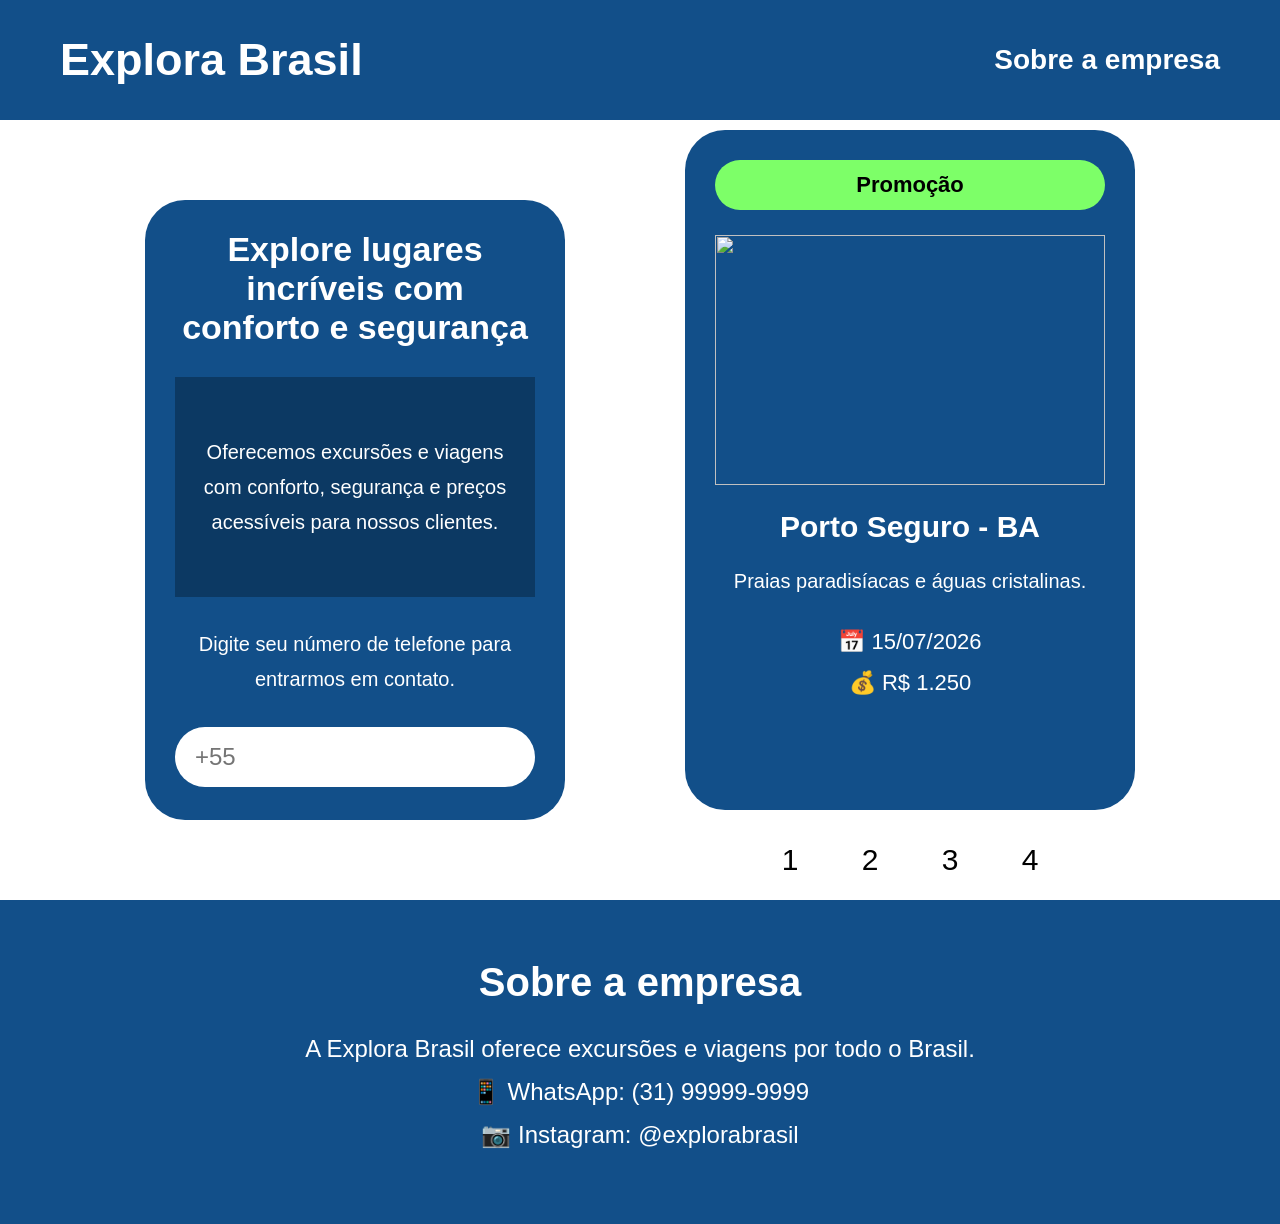
==== index.html @ f88d6506 "Primeiro commit" ====
<!DOCTYPE html>
<html lang="pt-br">
<head>

    <meta charset="UTF-8">

    <meta name="viewport" content="width=device-width, initial-scale=1.0">

    <title>Explora Brasil</title>

    <link rel="stylesheet" href="style.css">

</head>
<body>

    <!-- HEADER -->

    <header>

        <h1 class="logo">
            Explora Brasil
        </h1>

        <nav>

            <a href="#sobre">
                Sobre a empresa
            </a>

        </nav>

    </header>

    <!-- INPUTS RADIO -->

    <input type="radio" name="slide" id="slide1" checked>

    <input type="radio" name="slide" id="slide2">

    <input type="radio" name="slide" id="slide3">

    <input type="radio" name="slide" id="slide4">

    <!-- MAIN -->

    <main>

        <section class="container">

            <!-- CARD ESQUERDO -->

            <div class="card-esquerdo">

                <h2>
                    Explore lugares incríveis
                    com conforto e segurança
                </h2>

                <div class="caixa-texto">

                    <p>
                        Oferecemos excursões e viagens
                        com conforto, segurança e preços
                        acessíveis para nossos clientes.
                    </p>

                </div>

                <p class="texto-telefone">

                    Digite seu número de telefone
                    para entrarmos em contato.

                </p>

                <input
                    class="telefone"
                    type="tel"
                    placeholder="+55"
                    maxlength="11"
                >

            </div>

            <!-- CARROSSEL -->

            <div class="carrossel">

                <!-- CARD 1 -->

                <div class="slides s1">

                    <div class="tag">
                        Promoção
                    </div>

                    <img src="https://images.unsplash.com/photo-1507525428034-b723cf961d3e">

                    <h3>
                        Porto Seguro - BA
                    </h3>

                    <p class="descricao">

                        Praias paradisíacas e águas cristalinas.

                    </p>

                    <div class="informacoes">

                        <p>📅 15/07/2026</p>

                        <p>💰 R$ 1.250</p>

                    </div>

                </div>

                <!-- CARD 2 -->

                <div class="slides s2">

                    <div class="tag">
                        Destaque
                    </div>

                    <img src="https://images.unsplash.com/photo-1493558103817-58b2924bce98">

                    <h3>
                        Rio de Janeiro - RJ
                    </h3>

                    <p class="descricao">

                        Conheça praias e pontos turísticos famosos.

                    </p>

                    <div class="informacoes">

                        <p>📅 02/08/2026</p>

                        <p>💰 R$ 1.850</p>

                    </div>

                </div>

                <!-- CARD 3 -->

                <div class="slides s3">

                    <div class="tag">
                        Mais vendido
                    </div>

                    <img src="https://www.melhoresdestinos.com.br/wp-content/uploads/2019/02/passagens-aereas-gramado-capa2019-04-820x430.jpg">

                    <h3>
                        Gramado - RS
                    </h3>

                    <p class="descricao">

                        Clima europeu e passeios incríveis.

                    </p>

                    <div class="informacoes">

                        <p>📅 18/09/2026</p>

                        <p>💰 R$ 2.100</p>

                    </div>

                </div>

                <!-- CARD 4 -->

                <div class="slides s4">

                    <div class="tag">
                        Promoção
                    </div>

                    <img src="https://cdnpm.dhost.cloud/imagens/Caminho-de-Moises-Ponta-Verde-SEMTUR-fotos-Jonathan-Lins-16.jpg">

                    <h3>
                        Maceió - AL
                    </h3>

                    <p class="descricao">

                        Piscinas naturais e mar azul incrível.

                    </p>

                    <div class="informacoes">

                        <p>📅 10/10/2026</p>

                        <p>💰 R$ 1.600</p>

                    </div>

                </div>

                <!-- BOTÕES -->

                <div class="navegacao">

                    <label for="slide1">
                        1
                    </label>

                    <label for="slide2">
                        2
                    </label>

                    <label for="slide3">
                        3
                    </label>

                    <label for="slide4">
                        4
                    </label>

                </div>

            </div>

        </section>

    </main>

    <!-- FOOTER -->

    <footer id="sobre">

        <h2>
            Sobre a empresa
        </h2>

        <p>
            A Explora Brasil oferece excursões
            e viagens por todo o Brasil.
        </p>

        <p>
            📱 WhatsApp: (31) 99999-9999
        </p>

        <p>
            📷 Instagram: @explorabrasil
        </p>

    </footer>

</body>
</html>
---- style.css ----
*{
    margin: 0;
    padding: 0;
    box-sizing: border-box;
}

html{
    scroll-behavior: smooth;
}

body{

    font-family: Arial, Helvetica, sans-serif;

    background-image: url("https://images.unsplash.com/photo-1507525428034-b723cf961d3e");

    background-size: cover;

    background-position: center;

    background-repeat: no-repeat;

    min-height: 100vh;
}

/* HEADER */

header{

    width: 100%;
    height: 120px;

    background-color: #124f89;

    display: flex;

    justify-content: space-between;

    align-items: center;

    padding: 0 60px;
}

.logo{

    color: white;

    font-size: 45px;
}

nav a{

    color: white;

    text-decoration: none;

    font-size: 28px;

    font-weight: bold;
}

/* INPUT RADIO */

input[type="radio"]{
    display: none;
}

/* MAIN */

main{

    width: 100%;

    height: calc(100vh - 120px);

    display: flex;

    justify-content: center;

    align-items: center;
}

/* CONTAINER */

.container{

    width: 85%;

    display: flex;

    justify-content: center;

    align-items: center;

    gap: 120px;
}

/* CARD ESQUERDO */

.card-esquerdo{

    width: 420px;

    min-height: 620px;

    background-color: #124f89;

    border-radius: 40px;

    padding: 30px;

    color: white;

    text-align: center;
}

.card-esquerdo h2{

    font-size: 34px;

    margin-bottom: 30px;
}

.caixa-texto{

    width: 100%;

    height: 220px;

    background-color: #0c3963;

    display: flex;

    justify-content: center;

    align-items: center;

    padding: 20px;

    margin-bottom: 30px;
}

.caixa-texto p{

    font-size: 20px;

    line-height: 35px;
}

.texto-telefone{

    font-size: 20px;

    line-height: 35px;

    margin-bottom: 30px;
}

.telefone{

    width: 100%;

    height: 60px;

    border: none;

    border-radius: 40px;

    padding-left: 20px;

    font-size: 24px;
}

/* CARROSSEL */

.carrossel{

    width: 450px;

    position: relative;
}

.slides{

    display: none;

    background-color: #124f89;

    border-radius: 40px;

    padding: 30px;

    color: white;

    text-align: center;

    min-height: 680px;
}

.slides img{

    width: 100%;

    height: 250px;

    object-fit: cover;

    margin-bottom: 25px;
}

.tag{

    background-color: #7dff68;

    color: black;

    padding: 12px;

    border-radius: 30px;

    font-size: 22px;

    font-weight: bold;

    margin-bottom: 25px;
}

.slides h3{

    font-size: 30px;

    margin-bottom: 20px;
}

.descricao{

    font-size: 20px;

    line-height: 35px;
}

.informacoes{

    margin-top: 30px;
}

.informacoes p{

    font-size: 22px;

    margin-bottom: 15px;
}

/* MOSTRAR SLIDES */

#slide1:checked ~ main .s1{
    display: block;
}

#slide2:checked ~ main .s2{
    display: block;
}

#slide3:checked ~ main .s3{
    display: block;
}

#slide4:checked ~ main .s4{
    display: block;
}

/* BOTÕES */

.navegacao{

    margin-top: 20px;

    display: flex;

    justify-content: center;

    gap: 20px;
}

.navegacao label{

    width: 60px;

    height: 60px;

    background-color: white;

    border-radius: 50%;

    display: flex;

    justify-content: center;

    align-items: center;

    font-size: 30px;

    cursor: pointer;
}

/* FOOTER */

footer{

    width: 100%;

    background-color: #124f89;

    color: white;

    text-align: center;

    padding: 60px;
}

footer h2{

    font-size: 40px;

    margin-bottom: 30px;
}

footer p{

    font-size: 24px;

    margin-bottom: 15px;
}
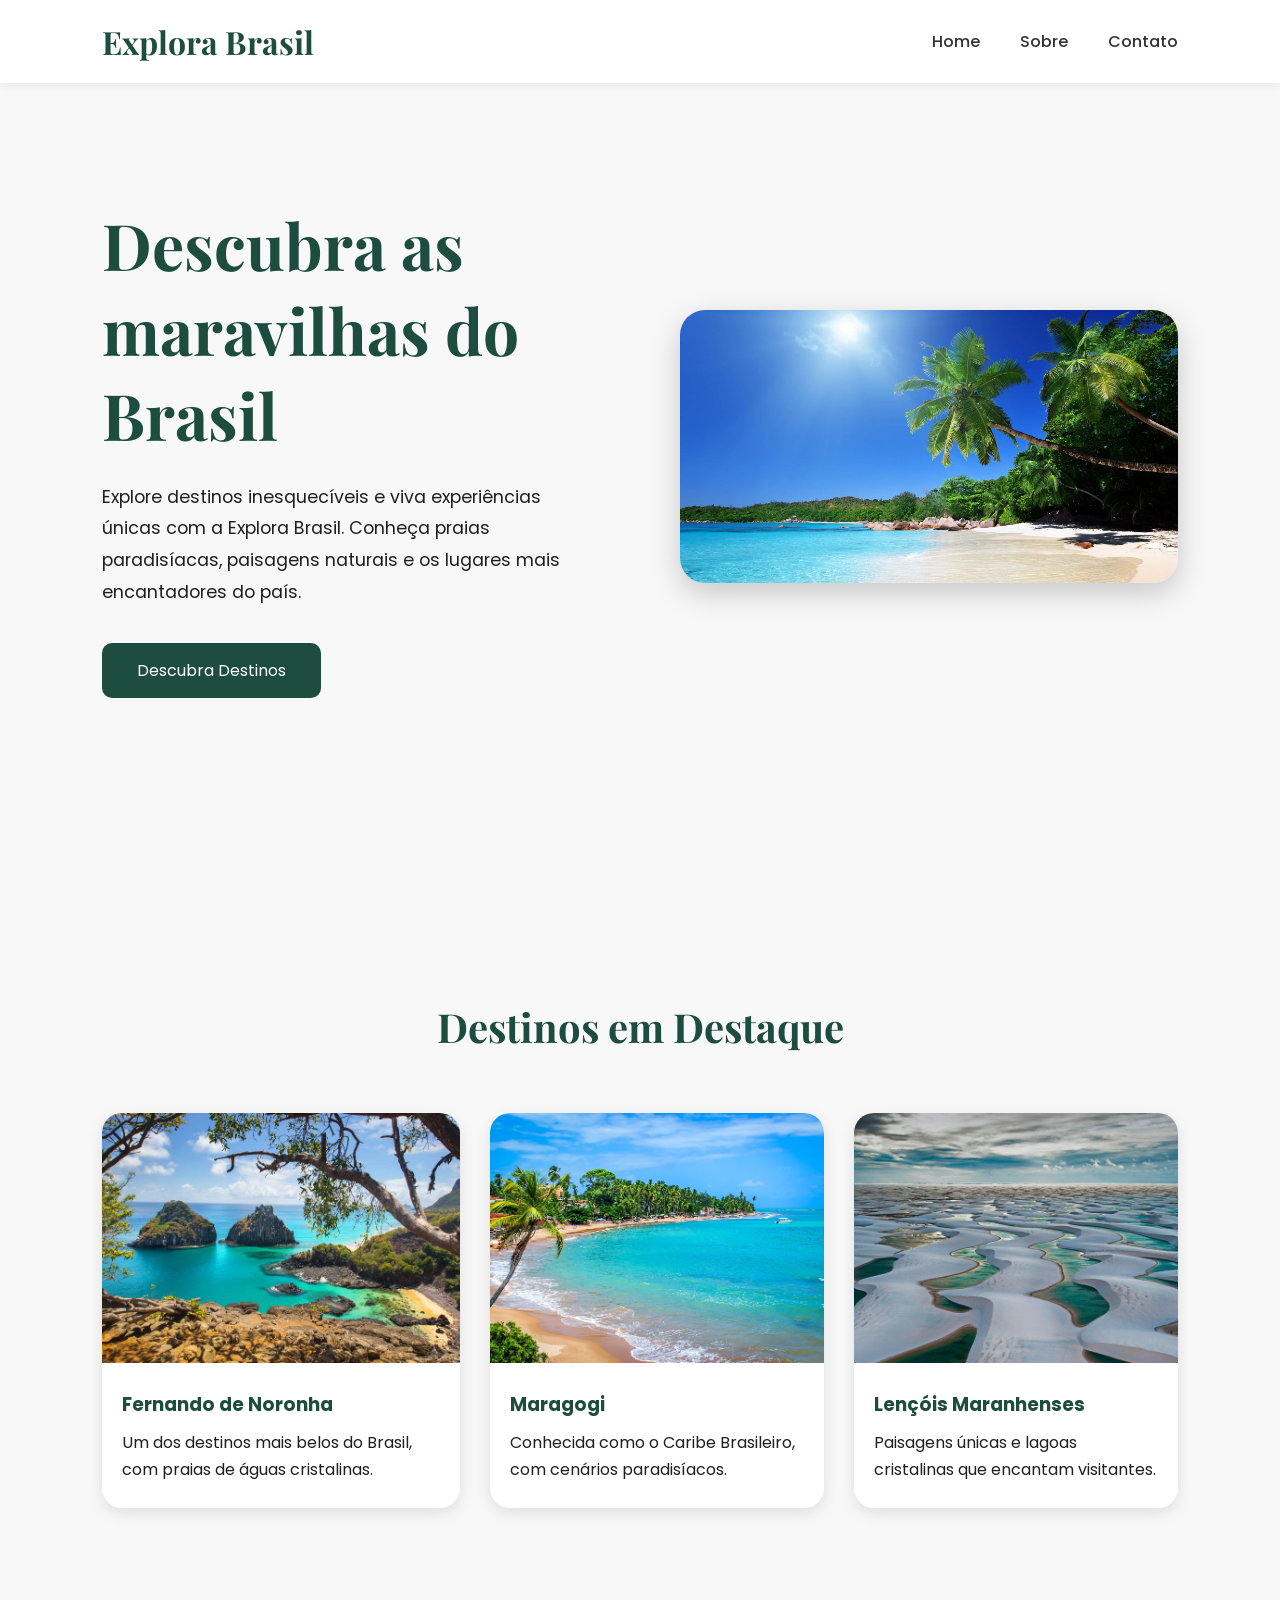
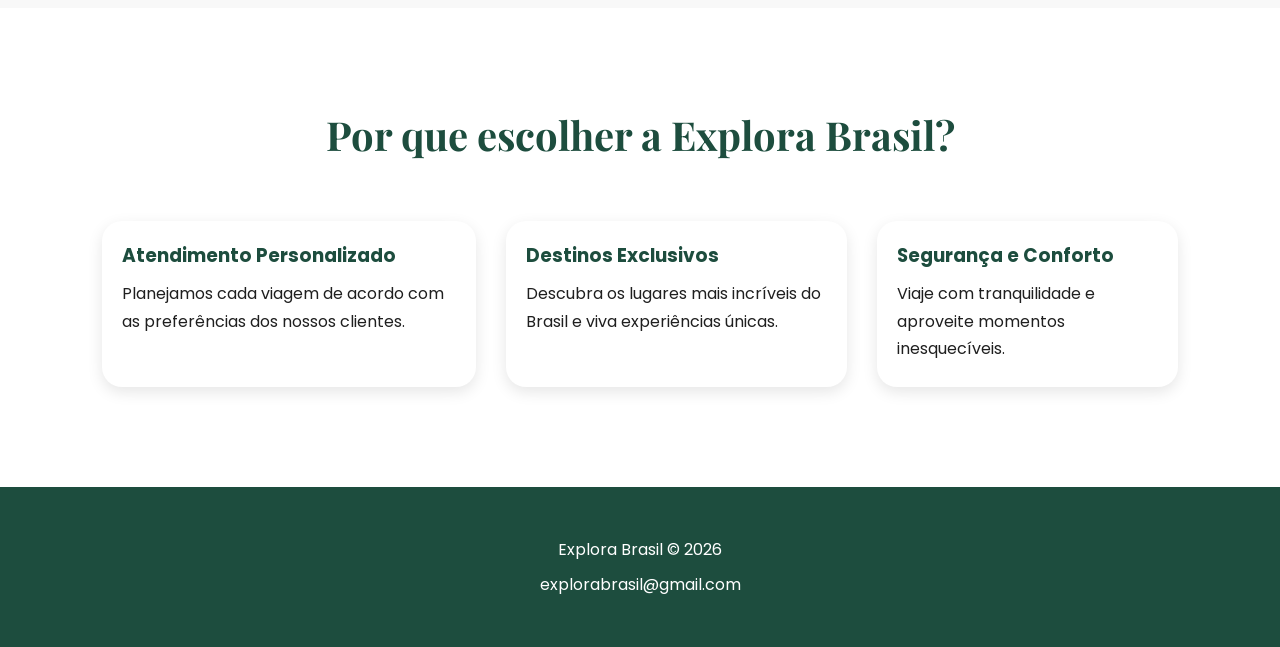
==== commit f8af1dfe: "Renomeia home para index" ====
--- a/index.html
+++ b/index.html
@@ -1,259 +1,140 @@
 <!DOCTYPE html>
-<html lang="pt-br">
+<html lang="pt-BR">
 <head>
-
     <meta charset="UTF-8">
-
     <meta name="viewport" content="width=device-width, initial-scale=1.0">
-
     <title>Explora Brasil</title>
 
-    <link rel="stylesheet" href="style.css">
+    <!-- Fontes -->
+    <link rel="preconnect" href="https://fonts.googleapis.com">
+    <link rel="preconnect" href="https://fonts.gstatic.com" crossorigin>
+    <link href="https://fonts.googleapis.com/css2?family=Playfair+Display:wght@600;700&family=Poppins:wght@300;400;500;600&display=swap" rel="stylesheet">
 
+    <!-- CSS -->
+    <link rel="stylesheet" href="css/style.css">
 </head>
 <body>
 
-    <!-- HEADER -->
+    <!-- Cabeçalho -->
+    <header>
+        <nav>
+            <h1 class="logo">Explora Brasil</h1>
 
-    <header>
+            <ul>
+                <li><a href="home.html">Home</a></li>
+                <li><a href="sobre.html">Sobre</a></li>
+                <li><a href="contato.html">Contato</a></li>
+            </ul>
+        </nav>
+    </header>
 
-        <h1 class="logo">
-            Explora Brasil
-        </h1>
+    <!-- Seção Principal -->
+    <section class="hero">
 
-        <nav>
+        <div class="hero-texto">
 
-            <a href="#sobre">
-                Sobre a empresa
+            <h2>Descubra as maravilhas do Brasil</h2>
+
+            <p>
+                Explore destinos inesquecíveis e viva experiências únicas
+                com a Explora Brasil. Conheça praias paradisíacas, paisagens
+                naturais e os lugares mais encantadores do país.
+            </p>
+
+            <a href="sobre.html" class="botao">
+                Descubra Destinos
             </a>
 
-        </nav>
+        </div>
 
-    </header>
+        <div class="hero-imagem">
+            <img src="img/hero.jpg" alt="Praia paradisíaca">
+        </div>
 
-    <!-- INPUTS RADIO -->
+    </section>
 
-    <input type="radio" name="slide" id="slide1" checked>
+    <!-- Destinos em destaque -->
+    <section class="destinos">
 
-    <input type="radio" name="slide" id="slide2">
+        <h2>Destinos em Destaque</h2>
 
-    <input type="radio" name="slide" id="slide3">
+        <div class="cards">
 
-    <input type="radio" name="slide" id="slide4">
+            <div class="card">
+                <img src="img/noronha.jpg" alt="Fernando de Noronha">
 
-    <!-- MAIN -->
+                <h3>Fernando de Noronha</h3>
 
-    <main>
-
-        <section class="container">
-
-            <!-- CARD ESQUERDO -->
-
-            <div class="card-esquerdo">
-
-                <h2>
-                    Explore lugares incríveis
-                    com conforto e segurança
-                </h2>
-
-                <div class="caixa-texto">
-
-                    <p>
-                        Oferecemos excursões e viagens
-                        com conforto, segurança e preços
-                        acessíveis para nossos clientes.
-                    </p>
-
-                </div>
-
-                <p class="texto-telefone">
-
-                    Digite seu número de telefone
-                    para entrarmos em contato.
-
+                <p>
+                    Um dos destinos mais belos do Brasil, com praias de águas cristalinas.
                 </p>
-
-                <input
-                    class="telefone"
-                    type="tel"
-                    placeholder="+55"
-                    maxlength="11"
-                >
-
             </div>
 
-            <!-- CARROSSEL -->
+            <div class="card">
+                <img src="img/maragogi.jpg" alt="Maragogi">
 
-            <div class="carrossel">
+                <h3>Maragogi</h3>
 
-                <!-- CARD 1 -->
-
-                <div class="slides s1">
-
-                    <div class="tag">
-                        Promoção
-                    </div>
-
-                    <img src="https://images.unsplash.com/photo-1507525428034-b723cf961d3e">
-
-                    <h3>
-                        Porto Seguro - BA
-                    </h3>
-
-                    <p class="descricao">
-
-                        Praias paradisíacas e águas cristalinas.
-
-                    </p>
-
-                    <div class="informacoes">
-
-                        <p>📅 15/07/2026</p>
-
-                        <p>💰 R$ 1.250</p>
-
-                    </div>
-
-                </div>
-
-                <!-- CARD 2 -->
-
-                <div class="slides s2">
-
-                    <div class="tag">
-                        Destaque
-                    </div>
-
-                    <img src="https://images.unsplash.com/photo-1493558103817-58b2924bce98">
-
-                    <h3>
-                        Rio de Janeiro - RJ
-                    </h3>
-
-                    <p class="descricao">
-
-                        Conheça praias e pontos turísticos famosos.
-
-                    </p>
-
-                    <div class="informacoes">
-
-                        <p>📅 02/08/2026</p>
-
-                        <p>💰 R$ 1.850</p>
-
-                    </div>
-
-                </div>
-
-                <!-- CARD 3 -->
-
-                <div class="slides s3">
-
-                    <div class="tag">
-                        Mais vendido
-                    </div>
-
-                    <img src="https://www.melhoresdestinos.com.br/wp-content/uploads/2019/02/passagens-aereas-gramado-capa2019-04-820x430.jpg">
-
-                    <h3>
-                        Gramado - RS
-                    </h3>
-
-                    <p class="descricao">
-
-                        Clima europeu e passeios incríveis.
-
-                    </p>
-
-                    <div class="informacoes">
-
-                        <p>📅 18/09/2026</p>
-
-                        <p>💰 R$ 2.100</p>
-
-                    </div>
-
-                </div>
-
-                <!-- CARD 4 -->
-
-                <div class="slides s4">
-
-                    <div class="tag">
-                        Promoção
-                    </div>
-
-                    <img src="https://cdnpm.dhost.cloud/imagens/Caminho-de-Moises-Ponta-Verde-SEMTUR-fotos-Jonathan-Lins-16.jpg">
-
-                    <h3>
-                        Maceió - AL
-                    </h3>
-
-                    <p class="descricao">
-
-                        Piscinas naturais e mar azul incrível.
-
-                    </p>
-
-                    <div class="informacoes">
-
-                        <p>📅 10/10/2026</p>
-
-                        <p>💰 R$ 1.600</p>
-
-                    </div>
-
-                </div>
-
-                <!-- BOTÕES -->
-
-                <div class="navegacao">
-
-                    <label for="slide1">
-                        1
-                    </label>
-
-                    <label for="slide2">
-                        2
-                    </label>
-
-                    <label for="slide3">
-                        3
-                    </label>
-
-                    <label for="slide4">
-                        4
-                    </label>
-
-                </div>
-
+                <p>
+                    Conhecida como o Caribe Brasileiro, com cenários paradisíacos.
+                </p>
             </div>
 
-        </section>
+            <div class="card">
+                <img src="img/lencois.jpg" alt="Lençóis Maranhenses">
 
-    </main>
+                <h3>Lençóis Maranhenses</h3>
 
-    <!-- FOOTER -->
+                <p>
+                    Paisagens únicas e lagoas cristalinas que encantam visitantes.
+                </p>
+            </div>
 
-    <footer id="sobre">
+        </div>
 
-        <h2>
-            Sobre a empresa
-        </h2>
+    </section>
 
-        <p>
-            A Explora Brasil oferece excursões
-            e viagens por todo o Brasil.
-        </p>
+    <!-- Diferenciais -->
+    <section class="vantagens">
 
-        <p>
-            📱 WhatsApp: (31) 99999-9999
-        </p>
+        <h2>Por que escolher a Explora Brasil?</h2>
 
-        <p>
-            📷 Instagram: @explorabrasil
-        </p>
+        <div class="cards">
+
+            <div class="card">
+                <h3>Atendimento Personalizado</h3>
+
+                <p>
+                    Planejamos cada viagem de acordo com as preferências dos nossos clientes.
+                </p>
+            </div>
+
+            <div class="card">
+                <h3>Destinos Exclusivos</h3>
+
+                <p>
+                    Descubra os lugares mais incríveis do Brasil e viva experiências únicas.
+                </p>
+            </div>
+
+            <div class="card">
+                <h3>Segurança e Conforto</h3>
+
+                <p>
+                    Viaje com tranquilidade e aproveite momentos inesquecíveis.
+                </p>
+            </div>
+
+        </div>
+
+    </section>
+
+    <!-- Rodapé -->
+    <footer>
+
+        <p>Explora Brasil © 2026</p>
+
+        <p>explorabrasil@gmail.com</p>
 
     </footer>
 
--- a/css/style.css
+++ b/css/style.css
@@ -0,0 +1,317 @@
+/* Reset */
+*{
+    margin:0;
+    padding:0;
+    box-sizing:border-box;
+}
+
+body{
+    font-family:'Poppins', sans-serif;
+    background-color:#f8f8f8;
+    color:#1f1f1f;
+}
+
+/* Cabeçalho */
+
+header{
+    position:fixed;
+    width:100%;
+    top:0;
+    background:white;
+    padding:20px 8%;
+    box-shadow:0 2px 10px rgba(0,0,0,0.08);
+    z-index:1000;
+}
+
+nav{
+    display:flex;
+    justify-content:space-between;
+    align-items:center;
+}
+
+.logo{
+    font-family:'Playfair Display', serif;
+    color:#1d4d3e;
+    font-size:2rem;
+}
+
+nav ul{
+    display:flex;
+    list-style:none;
+    gap:40px;
+}
+
+nav a{
+    text-decoration:none;
+    color:#333;
+    font-weight:500;
+    transition:0.3s;
+}
+
+nav a:hover{
+    color:#b8860b;
+}
+
+/* Hero */
+
+.hero{
+    min-height:100vh;
+    display:flex;
+    justify-content:center;
+    align-items:center;
+    gap:80px;
+    padding:120px 8%;
+}
+
+.hero-texto{
+    flex:1;
+}
+
+.hero-texto h2{
+    font-family:'Playfair Display', serif;
+    font-size:4rem;
+    color:#1d4d3e;
+    margin-bottom:25px;
+}
+
+.hero-texto p{
+    font-size:1.1rem;
+    line-height:1.8;
+    margin-bottom:35px;
+}
+
+.botao{
+    display:inline-block;
+    background:#1d4d3e;
+    color:white;
+    text-decoration:none;
+    padding:15px 35px;
+    border-radius:10px;
+    transition:0.3s;
+}
+
+.botao:hover{
+    background:#b8860b;
+}
+
+.hero-imagem{
+    flex:1;
+}
+
+.hero-imagem img{
+    width:100%;
+    border-radius:25px;
+    box-shadow:0 10px 30px rgba(0,0,0,0.2);
+}
+
+/* Destinos */
+
+.destinos{
+    padding:100px 8%;
+}
+
+.destinos h2{
+    text-align:center;
+    margin-bottom:60px;
+    font-size:2.5rem;
+    font-family:'Playfair Display', serif;
+    color:#1d4d3e;
+}
+
+.cards{
+    display:flex;
+    gap:30px;
+}
+
+.card{
+    background:white;
+    border-radius:20px;
+    overflow:hidden;
+    box-shadow:0 5px 15px rgba(0,0,0,0.1);
+    transition:0.3s;
+}
+
+.card:hover{
+    transform:translateY(-10px);
+}
+
+.card img{
+    width:100%;
+    height:250px;
+    object-fit:cover;
+}
+
+.card h3{
+    padding:20px 20px 10px;
+    color:#1d4d3e;
+}
+
+.card p{
+    padding:0 20px 25px;
+    line-height:1.7;
+}
+
+/* Vantagens */
+
+.vantagens{
+    padding:100px 8%;
+    background:white;
+}
+
+.vantagens h2{
+    text-align:center;
+    margin-bottom:60px;
+    font-family:'Playfair Display', serif;
+    color:#1d4d3e;
+    font-size:2.5rem;
+}
+
+/* Sobre */
+
+.sobre{
+    padding:150px 8% 100px;
+}
+
+.sobre h2{
+    font-family:'Playfair Display', serif;
+    color:#1d4d3e;
+    margin-top:50px;
+    margin-bottom:20px;
+    font-size:2.2rem;
+}
+
+.sobre p{
+    line-height:1.9;
+    margin-bottom:30px;
+}
+
+/* Contato */
+
+.contato{
+    padding:150px 8% 100px;
+    display:flex;
+    gap:80px;
+}
+
+.info-contato{
+    flex:1;
+}
+
+.info-contato h2{
+    font-family:'Playfair Display', serif;
+    color:#1d4d3e;
+    font-size:2.5rem;
+    margin-bottom:25px;
+}
+
+.info-contato h3{
+    color:#1d4d3e;
+    margin-top:30px;
+    margin-bottom:10px;
+}
+
+.info-contato p{
+    line-height:1.8;
+}
+
+form{
+    flex:1;
+    display:flex;
+    flex-direction:column;
+    gap:20px;
+}
+
+input,
+textarea{
+    padding:18px;
+    border:none;
+    border-radius:12px;
+    background:white;
+    box-shadow:0 3px 10px rgba(0,0,0,0.1);
+    font-family:'Poppins', sans-serif;
+}
+
+button{
+    background:#1d4d3e;
+    color:white;
+    border:none;
+    padding:18px;
+    border-radius:12px;
+    cursor:pointer;
+    font-size:1rem;
+    transition:0.3s;
+}
+
+button:hover{
+    background:#b8860b;
+}
+
+/* Promoções */
+
+.promo-banner{
+    padding:180px 8% 100px;
+    text-align:center;
+    background:linear-gradient(to right,#1d4d3e,#2e6d57);
+    color:white;
+}
+
+.promo-banner h1{
+    font-family:'Playfair Display', serif;
+    font-size:4rem;
+    margin-bottom:20px;
+}
+
+.promo-banner p{
+    font-size:1.1rem;
+}
+
+.desconto{
+    display:inline-block;
+    margin:20px;
+    background:#b8860b;
+    color:white;
+    padding:10px 20px;
+    border-radius:10px;
+    font-weight:600;
+}
+
+/* Rodapé */
+
+footer{
+    background:#1d4d3e;
+    color:white;
+    text-align:center;
+    padding:40px;
+}
+
+footer p{
+    margin:10px 0;
+}
+
+/* Responsivo */
+
+@media(max-width:900px){
+
+    nav{
+        flex-direction:column;
+        gap:20px;
+    }
+
+    .hero{
+        flex-direction:column;
+        text-align:center;
+    }
+
+    .hero-texto h2{
+        font-size:3rem;
+    }
+
+    .cards{
+        flex-direction:column;
+    }
+
+    .contato{
+        flex-direction:column;
+    }
+
+}
